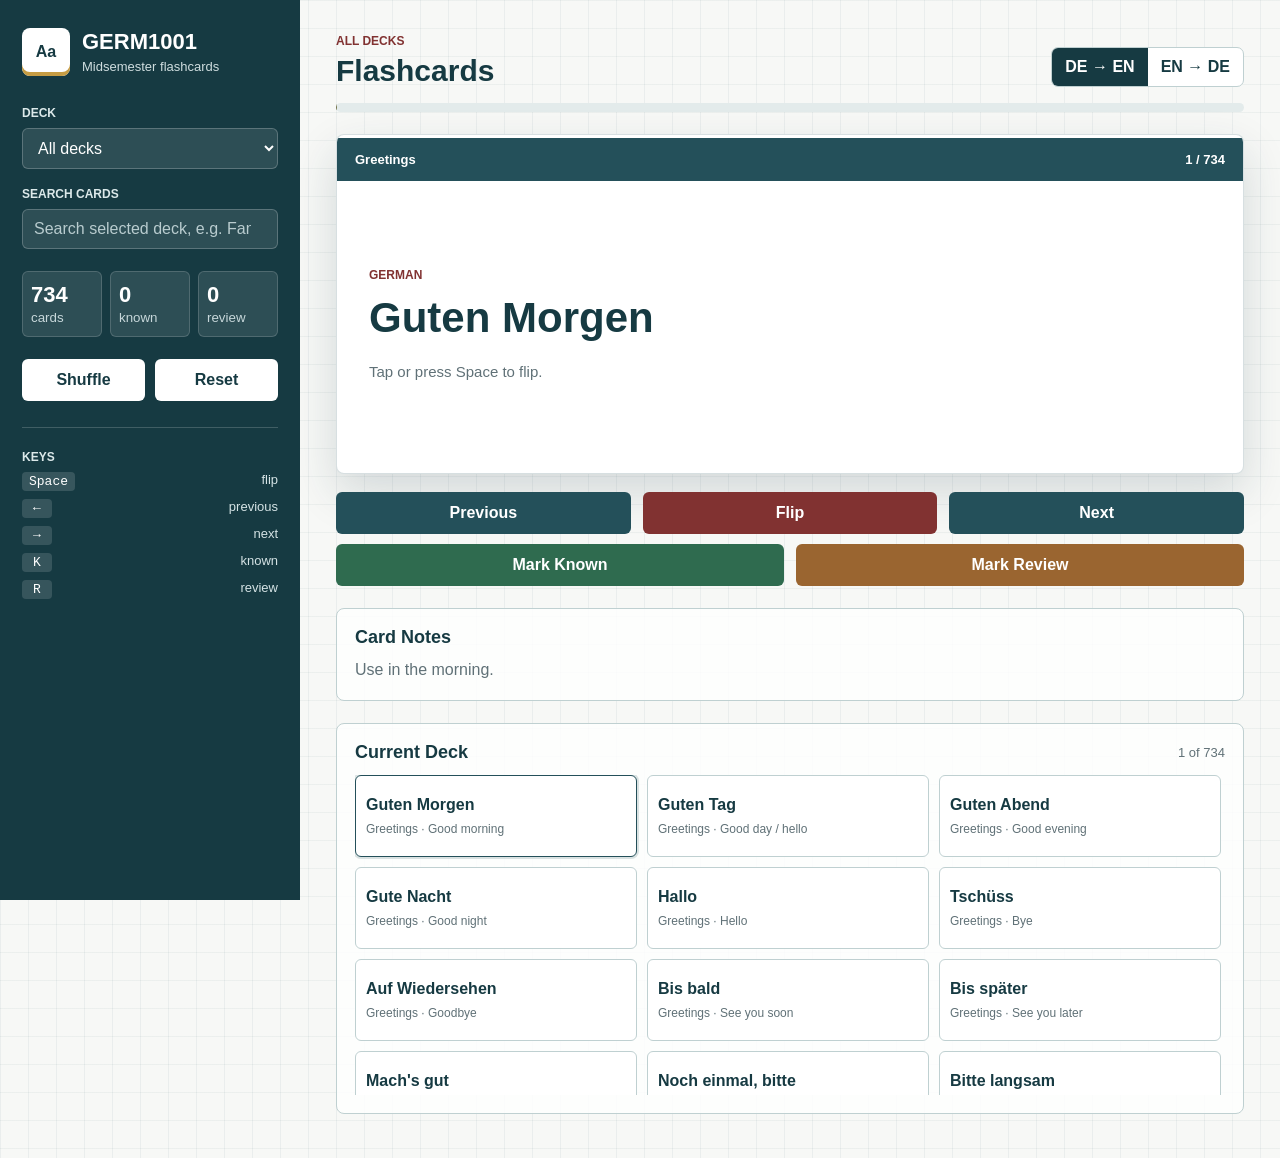
==== index.html @ 369bffc8 "Add German flashcard site" ====
<!doctype html>
<html lang="en">
  <head>
    <meta charset="utf-8" />
    <meta name="viewport" content="width=device-width, initial-scale=1" />
    <title>GERM1001 Flashcards</title>
    <link rel="icon" href="data:image/svg+xml,%3Csvg xmlns='http://www.w3.org/2000/svg' viewBox='0 0 64 64'%3E%3Crect width='64' height='64' rx='10' fill='%2324505A'/%3E%3Ctext x='32' y='39' text-anchor='middle' font-family='Arial' font-size='24' font-weight='700' fill='white'%3EAa%3C/text%3E%3C/svg%3E" />
    <link rel="stylesheet" href="styles.css" />
  </head>
  <body>
    <main class="app-shell">
      <aside class="sidebar" aria-label="Flashcard controls">
        <div class="brand-block">
          <div class="mark" aria-hidden="true">Aa</div>
          <div>
            <h1>GERM1001</h1>
            <p>Midsemester flashcards</p>
          </div>
        </div>

        <section class="control-section">
          <label for="deckSelect">Deck</label>
          <select id="deckSelect"></select>
        </section>

        <section class="control-section">
          <label for="searchInput">Search cards</label>
          <input id="searchInput" type="search" placeholder="Search selected deck, e.g. Familie" />
        </section>

        <section class="stats-grid" aria-label="Progress">
          <div>
            <span id="cardCount">0</span>
            <small>cards</small>
          </div>
          <div>
            <span id="knownCount">0</span>
            <small>known</small>
          </div>
          <div>
            <span id="reviewCount">0</span>
            <small>review</small>
          </div>
        </section>

        <section class="button-grid" aria-label="Deck actions">
          <button id="shuffleBtn" type="button">Shuffle</button>
          <button id="resetBtn" type="button">Reset</button>
        </section>

        <section class="keyboard-help">
          <h2>Keys</h2>
          <p><kbd>Space</kbd> flip</p>
          <p><kbd>←</kbd> previous</p>
          <p><kbd>→</kbd> next</p>
          <p><kbd>K</kbd> known</p>
          <p><kbd>R</kbd> review</p>
        </section>
      </aside>

      <section class="study-area">
        <header class="study-header">
          <div>
            <p class="eyebrow" id="activeDeckLabel">All decks</p>
            <h2 id="cardTitle">Flashcards</h2>
          </div>
          <div class="mode-toggle" aria-label="Study direction">
            <button id="deToEnBtn" class="active" type="button">DE → EN</button>
            <button id="enToDeBtn" type="button">EN → DE</button>
          </div>
        </header>

        <div class="progress-track" aria-hidden="true">
          <div id="progressBar"></div>
        </div>

        <button id="flashcard" class="flashcard" type="button" aria-live="polite">
          <div class="card-meta">
            <span id="cardCategory">Category</span>
            <span id="cardIndex">1 / 1</span>
          </div>
          <div class="card-face">
            <p id="faceLabel">German</p>
            <div id="cardFront" class="card-main">Guten Tag</div>
            <div id="cardHint" class="card-hint">Tap or press Space to flip.</div>
          </div>
        </button>

        <div class="action-row">
          <button id="prevBtn" type="button">Previous</button>
          <button id="flipBtn" type="button">Flip</button>
          <button id="nextBtn" type="button">Next</button>
        </div>

        <div class="action-row secondary">
          <button id="knownBtn" type="button">Mark Known</button>
          <button id="reviewBtn" type="button">Mark Review</button>
        </div>

        <section class="detail-panel">
          <h3>Card Notes</h3>
          <p id="cardNotes">Select a card to begin.</p>
        </section>

        <section class="list-panel">
          <div class="list-header">
            <h3>Current Deck</h3>
            <span id="listSummary"></span>
          </div>
          <div id="cardList" class="card-list"></div>
        </section>
      </section>
    </main>

    <script src="document-cards.js"></script>
    <script src="app.js"></script>
  </body>
</html>
---- styles.css ----
:root {
  --ink: #17272b;
  --muted: #607177;
  --line: #bfd0d1;
  --paper: #f7f8f6;
  --panel: #ffffff;
  --teal: #24505a;
  --teal-dark: #163a42;
  --red: #813231;
  --gold: #c69c43;
  --blue-soft: #dceceb;
  --green-soft: #e6f1e9;
  --red-soft: #f3e4e2;
  --shadow: 0 18px 45px rgba(22, 58, 66, 0.16);
}

* {
  box-sizing: border-box;
}

body {
  margin: 0;
  color: var(--ink);
  background:
    linear-gradient(90deg, rgba(36, 80, 90, 0.06) 1px, transparent 1px),
    linear-gradient(rgba(36, 80, 90, 0.05) 1px, transparent 1px),
    var(--paper);
  background-size: 28px 28px;
  font-family: Arial, Helvetica, sans-serif;
}

button,
input,
select {
  font: inherit;
}

button {
  border: 0;
  cursor: pointer;
}

.app-shell {
  display: grid;
  grid-template-columns: 300px minmax(0, 1fr);
  min-height: 100vh;
}

.sidebar {
  background: var(--teal-dark);
  color: #ffffff;
  padding: 28px 22px;
  position: sticky;
  top: 0;
  height: 100vh;
  overflow-y: auto;
}

.brand-block {
  display: grid;
  grid-template-columns: 48px 1fr;
  gap: 12px;
  align-items: center;
  margin-bottom: 30px;
}

.mark {
  display: grid;
  place-items: center;
  width: 48px;
  height: 48px;
  border-radius: 8px;
  background: #ffffff;
  color: var(--teal-dark);
  font-weight: 800;
  letter-spacing: 0;
  box-shadow: inset 0 -4px 0 var(--gold);
}

.brand-block h1 {
  margin: 0;
  font-size: 22px;
  line-height: 1.1;
  letter-spacing: 0;
}

.brand-block p {
  margin: 4px 0 0;
  color: #cfdddf;
  font-size: 13px;
}

.control-section {
  margin-bottom: 18px;
}

label,
.keyboard-help h2 {
  display: block;
  margin: 0 0 8px;
  font-size: 12px;
  font-weight: 700;
  text-transform: uppercase;
  letter-spacing: 0;
  color: #dce9ea;
}

select,
input {
  width: 100%;
  border: 1px solid rgba(255, 255, 255, 0.22);
  border-radius: 6px;
  background: rgba(255, 255, 255, 0.1);
  color: #ffffff;
  padding: 10px 11px;
  outline: none;
}

select option {
  color: var(--ink);
}

input::placeholder {
  color: #b9cccf;
}

.stats-grid {
  display: grid;
  grid-template-columns: repeat(3, 1fr);
  gap: 8px;
  margin: 22px 0;
}

.stats-grid div {
  background: rgba(255, 255, 255, 0.1);
  border: 1px solid rgba(255, 255, 255, 0.16);
  border-radius: 6px;
  padding: 10px 8px;
}

.stats-grid span {
  display: block;
  font-size: 22px;
  font-weight: 800;
}

.stats-grid small {
  color: #c7d7da;
}

.button-grid {
  display: grid;
  grid-template-columns: 1fr 1fr;
  gap: 10px;
}

.button-grid button,
.action-row button {
  min-height: 42px;
  border-radius: 6px;
  background: var(--teal);
  color: #ffffff;
  font-weight: 700;
  transition: transform 140ms ease, background 140ms ease, box-shadow 140ms ease;
}

.button-grid button {
  background: #ffffff;
  color: var(--teal-dark);
}

button:hover {
  transform: translateY(-1px);
}

button:focus-visible,
select:focus-visible,
input:focus-visible {
  outline: 3px solid rgba(198, 156, 67, 0.7);
  outline-offset: 2px;
}

.keyboard-help {
  margin-top: 26px;
  padding-top: 22px;
  border-top: 1px solid rgba(255, 255, 255, 0.18);
}

.keyboard-help p {
  display: flex;
  justify-content: space-between;
  margin: 8px 0;
  color: #d5e3e5;
  font-size: 13px;
}

kbd {
  min-width: 30px;
  padding: 2px 7px;
  border-radius: 4px;
  background: rgba(255, 255, 255, 0.14);
  text-align: center;
  color: #ffffff;
}

.study-area {
  width: min(980px, calc(100vw - 300px));
  margin: 0 auto;
  padding: 34px 36px 44px;
}

.study-header {
  display: flex;
  justify-content: space-between;
  gap: 18px;
  align-items: end;
  margin-bottom: 16px;
}

.eyebrow {
  margin: 0 0 6px;
  color: var(--red);
  font-weight: 800;
  text-transform: uppercase;
  font-size: 12px;
}

.study-header h2 {
  margin: 0;
  font-size: 30px;
  line-height: 1.1;
  color: var(--teal-dark);
}

.mode-toggle {
  display: inline-grid;
  grid-template-columns: 1fr 1fr;
  border: 1px solid var(--line);
  border-radius: 7px;
  overflow: hidden;
  background: var(--panel);
}

.mode-toggle button {
  padding: 10px 13px;
  min-width: 86px;
  background: transparent;
  color: var(--teal-dark);
  font-weight: 800;
}

.mode-toggle .active {
  background: var(--teal-dark);
  color: #ffffff;
}

.progress-track {
  height: 9px;
  background: #e3ebeb;
  border-radius: 999px;
  overflow: hidden;
  margin-bottom: 22px;
}

#progressBar {
  width: 0%;
  height: 100%;
  background: linear-gradient(90deg, var(--gold), var(--teal));
  transition: width 160ms ease;
}

.flashcard {
  display: block;
  width: 100%;
  min-height: 340px;
  padding: 0;
  text-align: left;
  border-radius: 8px;
  background: var(--panel);
  box-shadow: var(--shadow);
  border: 1px solid rgba(36, 80, 90, 0.18);
  color: inherit;
  overflow: hidden;
}

.card-meta {
  display: flex;
  justify-content: space-between;
  gap: 14px;
  padding: 14px 18px;
  background: var(--teal);
  color: #ffffff;
  font-size: 13px;
  font-weight: 800;
}

.card-face {
  display: grid;
  align-content: center;
  min-height: 290px;
  padding: 32px;
}

#faceLabel {
  margin: 0 0 12px;
  color: var(--red);
  font-weight: 800;
  text-transform: uppercase;
  font-size: 12px;
}

.card-main {
  font-size: 42px;
  line-height: 1.15;
  font-weight: 800;
  color: var(--teal-dark);
  overflow-wrap: anywhere;
}

.card-hint {
  margin-top: 18px;
  color: var(--muted);
  font-size: 15px;
  line-height: 1.45;
}

.action-row {
  display: grid;
  grid-template-columns: 1fr 1fr 1fr;
  gap: 12px;
  margin-top: 18px;
}

.action-row.secondary {
  grid-template-columns: 1fr 1fr;
  margin-top: 10px;
}

.action-row button:nth-child(2) {
  background: var(--red);
}

.secondary button:first-child {
  background: #2f6b4f;
}

.secondary button:last-child {
  background: #9a6530;
}

.detail-panel,
.list-panel {
  margin-top: 22px;
  background: rgba(255, 255, 255, 0.82);
  border: 1px solid var(--line);
  border-radius: 8px;
  padding: 18px;
}

.detail-panel h3,
.list-header h3 {
  margin: 0;
  color: var(--teal-dark);
  font-size: 18px;
}

.detail-panel p {
  margin: 10px 0 0;
  color: var(--muted);
  line-height: 1.5;
}

.list-header {
  display: flex;
  justify-content: space-between;
  gap: 12px;
  align-items: center;
  margin-bottom: 12px;
}

#listSummary {
  color: var(--muted);
  font-size: 13px;
}

.card-list {
  display: grid;
  grid-template-columns: repeat(auto-fill, minmax(220px, 1fr));
  gap: 10px;
  max-height: 320px;
  overflow: auto;
  padding-right: 4px;
}

.mini-card {
  min-height: 82px;
  border-radius: 6px;
  border: 1px solid var(--line);
  background: #ffffff;
  padding: 10px;
  text-align: left;
  color: var(--ink);
}

.mini-card.active {
  border-color: var(--teal);
  box-shadow: 0 0 0 2px rgba(36, 80, 90, 0.16);
}

.mini-card strong {
  display: block;
  margin-bottom: 5px;
  color: var(--teal-dark);
}

.mini-card span {
  color: var(--muted);
  font-size: 12px;
}

.status-known {
  background: var(--green-soft);
}

.status-review {
  background: var(--red-soft);
}

.empty-state {
  padding: 24px;
  color: var(--muted);
  border: 1px dashed var(--line);
  border-radius: 8px;
  background: #ffffff;
}

@media (max-width: 860px) {
  .app-shell {
    grid-template-columns: 1fr;
  }

  .sidebar {
    position: static;
    height: auto;
  }

  .study-area {
    width: 100%;
    padding: 24px 16px 34px;
  }

  .study-header {
    display: grid;
  }

  .mode-toggle {
    width: 100%;
  }

  .card-main {
    font-size: 30px;
  }

  .flashcard {
    min-height: 300px;
  }

  .card-face {
    min-height: 250px;
    padding: 24px;
  }
}

@media (max-width: 520px) {
  .action-row,
  .action-row.secondary {
    grid-template-columns: 1fr;
  }

  .stats-grid {
    grid-template-columns: 1fr 1fr 1fr;
  }
}
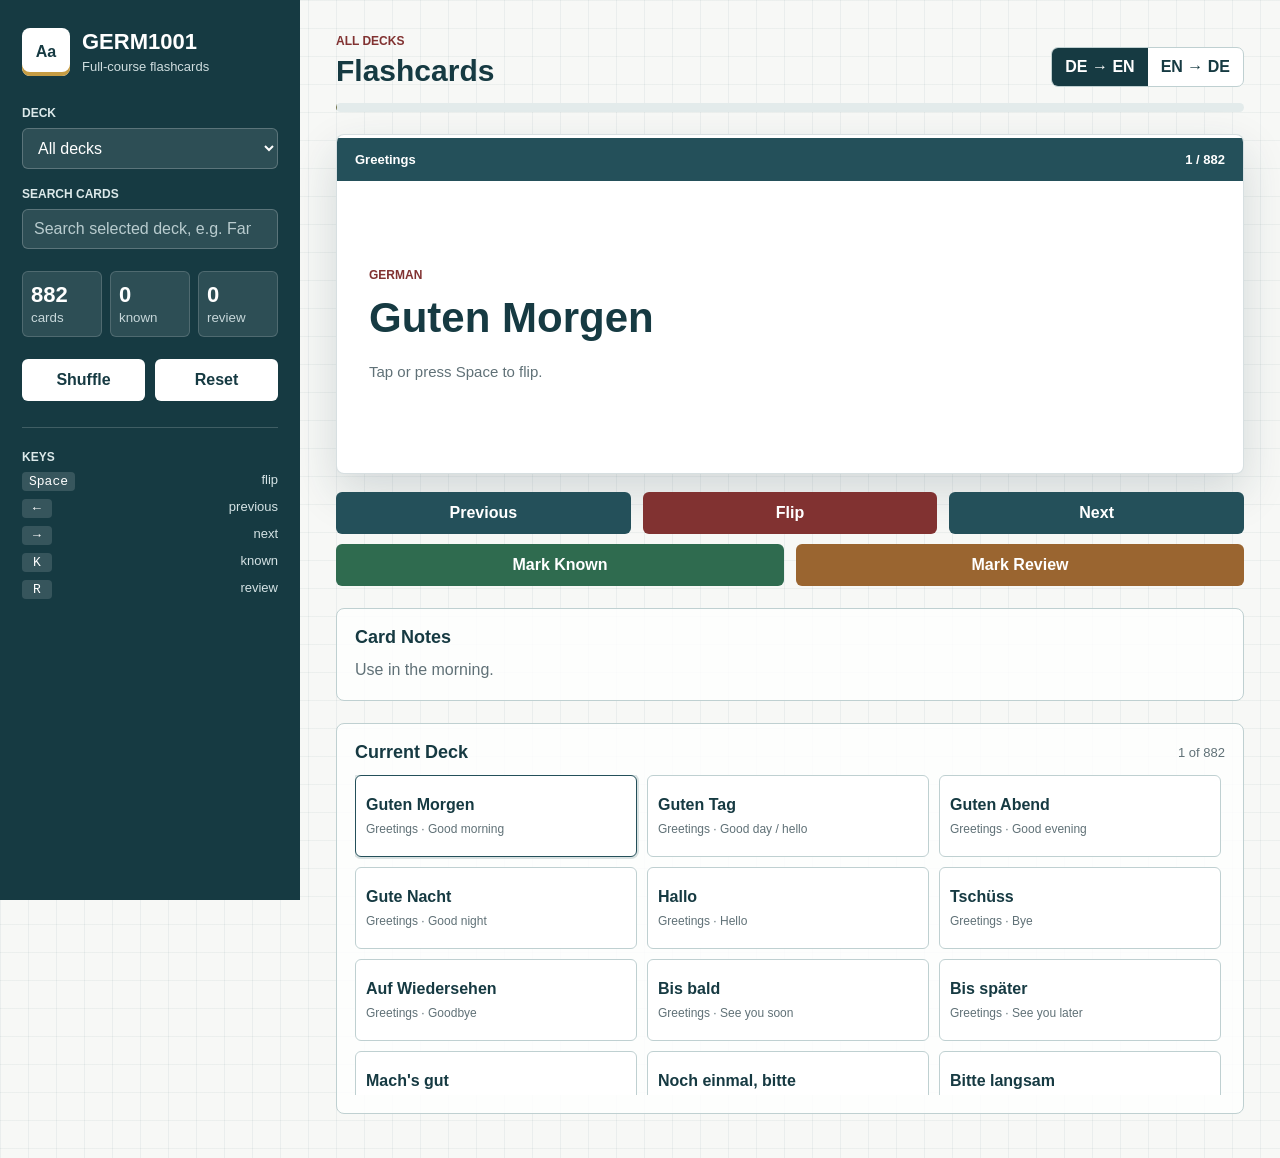
==== commit 06170078: "Expand flashcards for full GERM1001 course" ====
--- a/index.html
+++ b/index.html
@@ -5,7 +5,7 @@
     <meta name="viewport" content="width=device-width, initial-scale=1" />
     <title>GERM1001 Flashcards</title>
     <link rel="icon" href="data:image/svg+xml,%3Csvg xmlns='http://www.w3.org/2000/svg' viewBox='0 0 64 64'%3E%3Crect width='64' height='64' rx='10' fill='%2324505A'/%3E%3Ctext x='32' y='39' text-anchor='middle' font-family='Arial' font-size='24' font-weight='700' fill='white'%3EAa%3C/text%3E%3C/svg%3E" />
-    <link rel="stylesheet" href="styles.css" />
+    <link rel="stylesheet" href="styles.css?v=20260711" />
   </head>
   <body>
     <main class="app-shell">
@@ -14,7 +14,7 @@
           <div class="mark" aria-hidden="true">Aa</div>
           <div>
             <h1>GERM1001</h1>
-            <p>Midsemester flashcards</p>
+            <p>Full-course flashcards</p>
           </div>
         </div>
 
@@ -112,7 +112,8 @@
       </section>
     </main>
 
-    <script src="document-cards.js"></script>
-    <script src="app.js"></script>
+    <script src="document-cards.js?v=20260711"></script>
+    <script src="course-cards.js?v=20260711"></script>
+    <script src="app.js?v=20260711"></script>
   </body>
 </html>
--- a/styles.css
+++ b/styles.css
@@ -20,6 +20,7 @@
 
 body {
   margin: 0;
+  overflow-x: hidden;
   color: var(--ink);
   background:
     linear-gradient(90deg, rgba(36, 80, 90, 0.06) 1px, transparent 1px),
@@ -43,6 +44,7 @@
 .app-shell {
   display: grid;
   grid-template-columns: 300px minmax(0, 1fr);
+  width: 100%;
   min-height: 100vh;
 }
 
@@ -204,7 +206,10 @@
 }
 
 .study-area {
-  width: min(980px, calc(100vw - 300px));
+  width: auto;
+  max-width: 980px;
+  min-width: 0;
+  justify-self: stretch;
   margin: 0 auto;
   padding: 34px 36px 44px;
 }
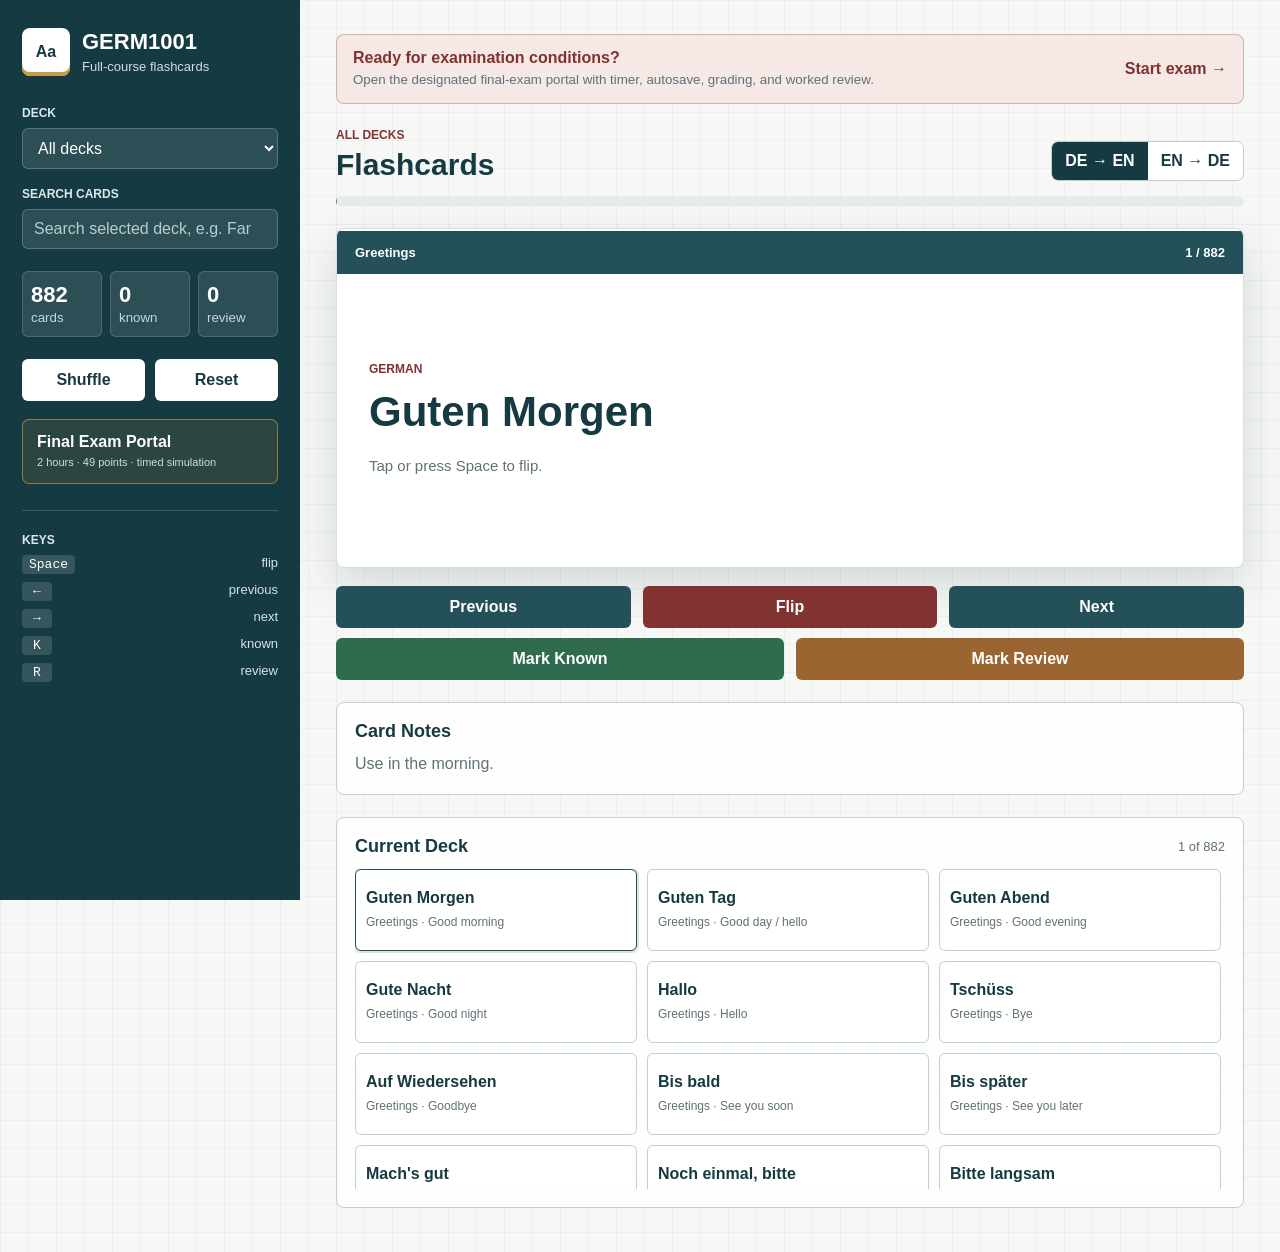
==== commit b5403e2d: "Add final exam simulation portal" ====
--- a/index.html
+++ b/index.html
@@ -5,7 +5,7 @@
     <meta name="viewport" content="width=device-width, initial-scale=1" />
     <title>GERM1001 Flashcards</title>
     <link rel="icon" href="data:image/svg+xml,%3Csvg xmlns='http://www.w3.org/2000/svg' viewBox='0 0 64 64'%3E%3Crect width='64' height='64' rx='10' fill='%2324505A'/%3E%3Ctext x='32' y='39' text-anchor='middle' font-family='Arial' font-size='24' font-weight='700' fill='white'%3EAa%3C/text%3E%3C/svg%3E" />
-    <link rel="stylesheet" href="styles.css?v=20260711" />
+    <link rel="stylesheet" href="styles.css?v=20260712" />
   </head>
   <body>
     <main class="app-shell">
@@ -48,6 +48,11 @@
           <button id="resetBtn" type="button">Reset</button>
         </section>
 
+        <a class="exam-portal-link" href="exam.html">
+          <span>Final Exam Portal</span>
+          <small>2 hours · 49 points · timed simulation</small>
+        </a>
+
         <section class="keyboard-help">
           <h2>Keys</h2>
           <p><kbd>Space</kbd> flip</p>
@@ -59,6 +64,10 @@
       </aside>
 
       <section class="study-area">
+        <a class="exam-banner" href="exam.html">
+          <span><strong>Ready for examination conditions?</strong><small>Open the designated final-exam portal with timer, autosave, grading, and worked review.</small></span>
+          <span aria-hidden="true">Start exam →</span>
+        </a>
         <header class="study-header">
           <div>
             <p class="eyebrow" id="activeDeckLabel">All decks</p>
--- a/styles.css
+++ b/styles.css
@@ -188,6 +188,34 @@
   border-top: 1px solid rgba(255, 255, 255, 0.18);
 }
 
+.exam-portal-link {
+  display: grid;
+  gap: 4px;
+  margin-top: 18px;
+  padding: 13px 14px;
+  border: 1px solid rgba(198, 156, 67, 0.65);
+  border-radius: 7px;
+  background: rgba(198, 156, 67, 0.12);
+  color: #ffffff;
+  text-decoration: none;
+  transition: transform 140ms ease, background 140ms ease;
+}
+
+.exam-portal-link:hover {
+  transform: translateY(-1px);
+  background: rgba(198, 156, 67, 0.2);
+}
+
+.exam-portal-link span {
+  font-weight: 800;
+}
+
+.exam-portal-link small {
+  color: #cfdddf;
+  font-size: 11px;
+  line-height: 1.35;
+}
+
 .keyboard-help p {
   display: flex;
   justify-content: space-between;
@@ -212,6 +240,36 @@
   justify-self: stretch;
   margin: 0 auto;
   padding: 34px 36px 44px;
+}
+
+.exam-banner {
+  display: flex;
+  justify-content: space-between;
+  gap: 18px;
+  align-items: center;
+  margin-bottom: 24px;
+  padding: 14px 16px;
+  border: 1px solid rgba(129, 50, 49, 0.3);
+  border-radius: 8px;
+  background: #f5e8e5;
+  color: var(--red);
+  text-decoration: none;
+}
+
+.exam-banner strong,
+.exam-banner small {
+  display: block;
+}
+
+.exam-banner small {
+  margin-top: 4px;
+  color: var(--muted);
+  line-height: 1.35;
+}
+
+.exam-banner > span:last-child {
+  flex: 0 0 auto;
+  font-weight: 800;
 }
 
 .study-header {
@@ -477,6 +535,10 @@
 }
 
 @media (max-width: 520px) {
+  .exam-banner {
+    display: grid;
+  }
+
   .action-row,
   .action-row.secondary {
     grid-template-columns: 1fr;
